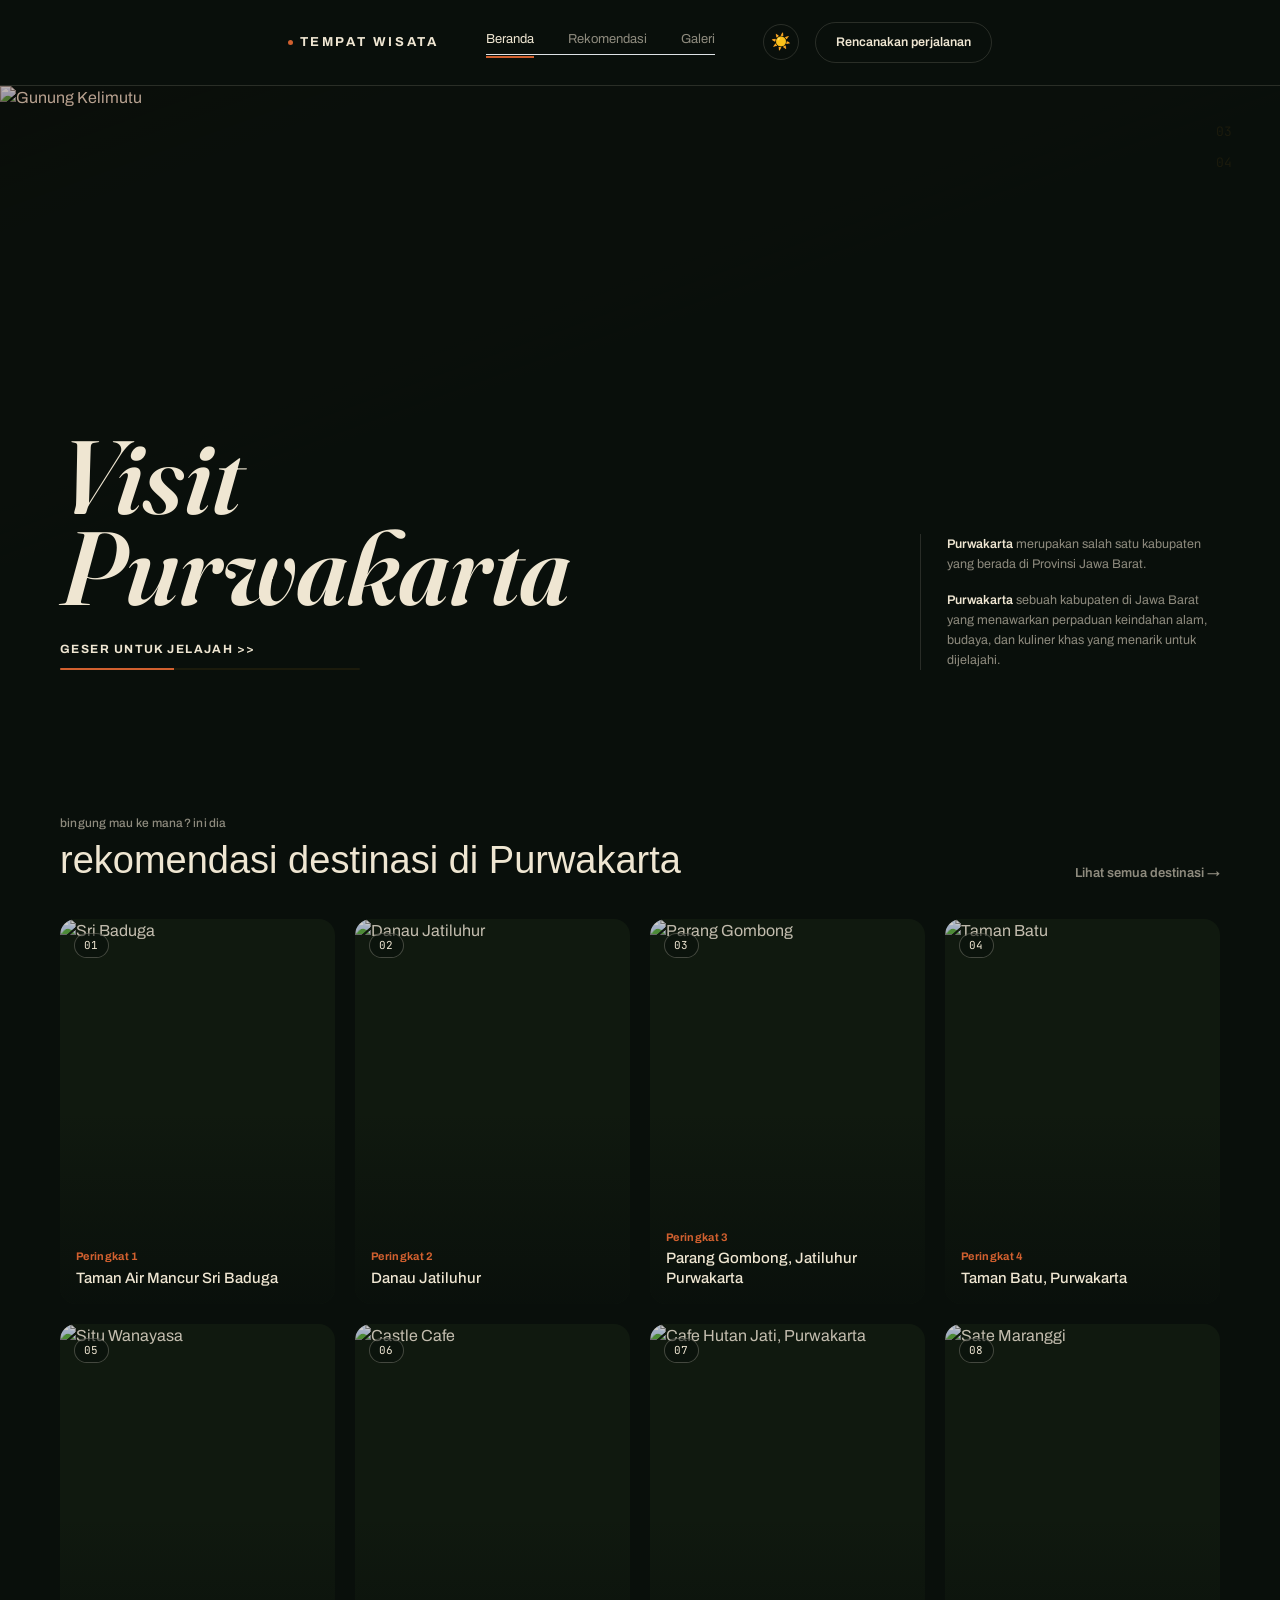
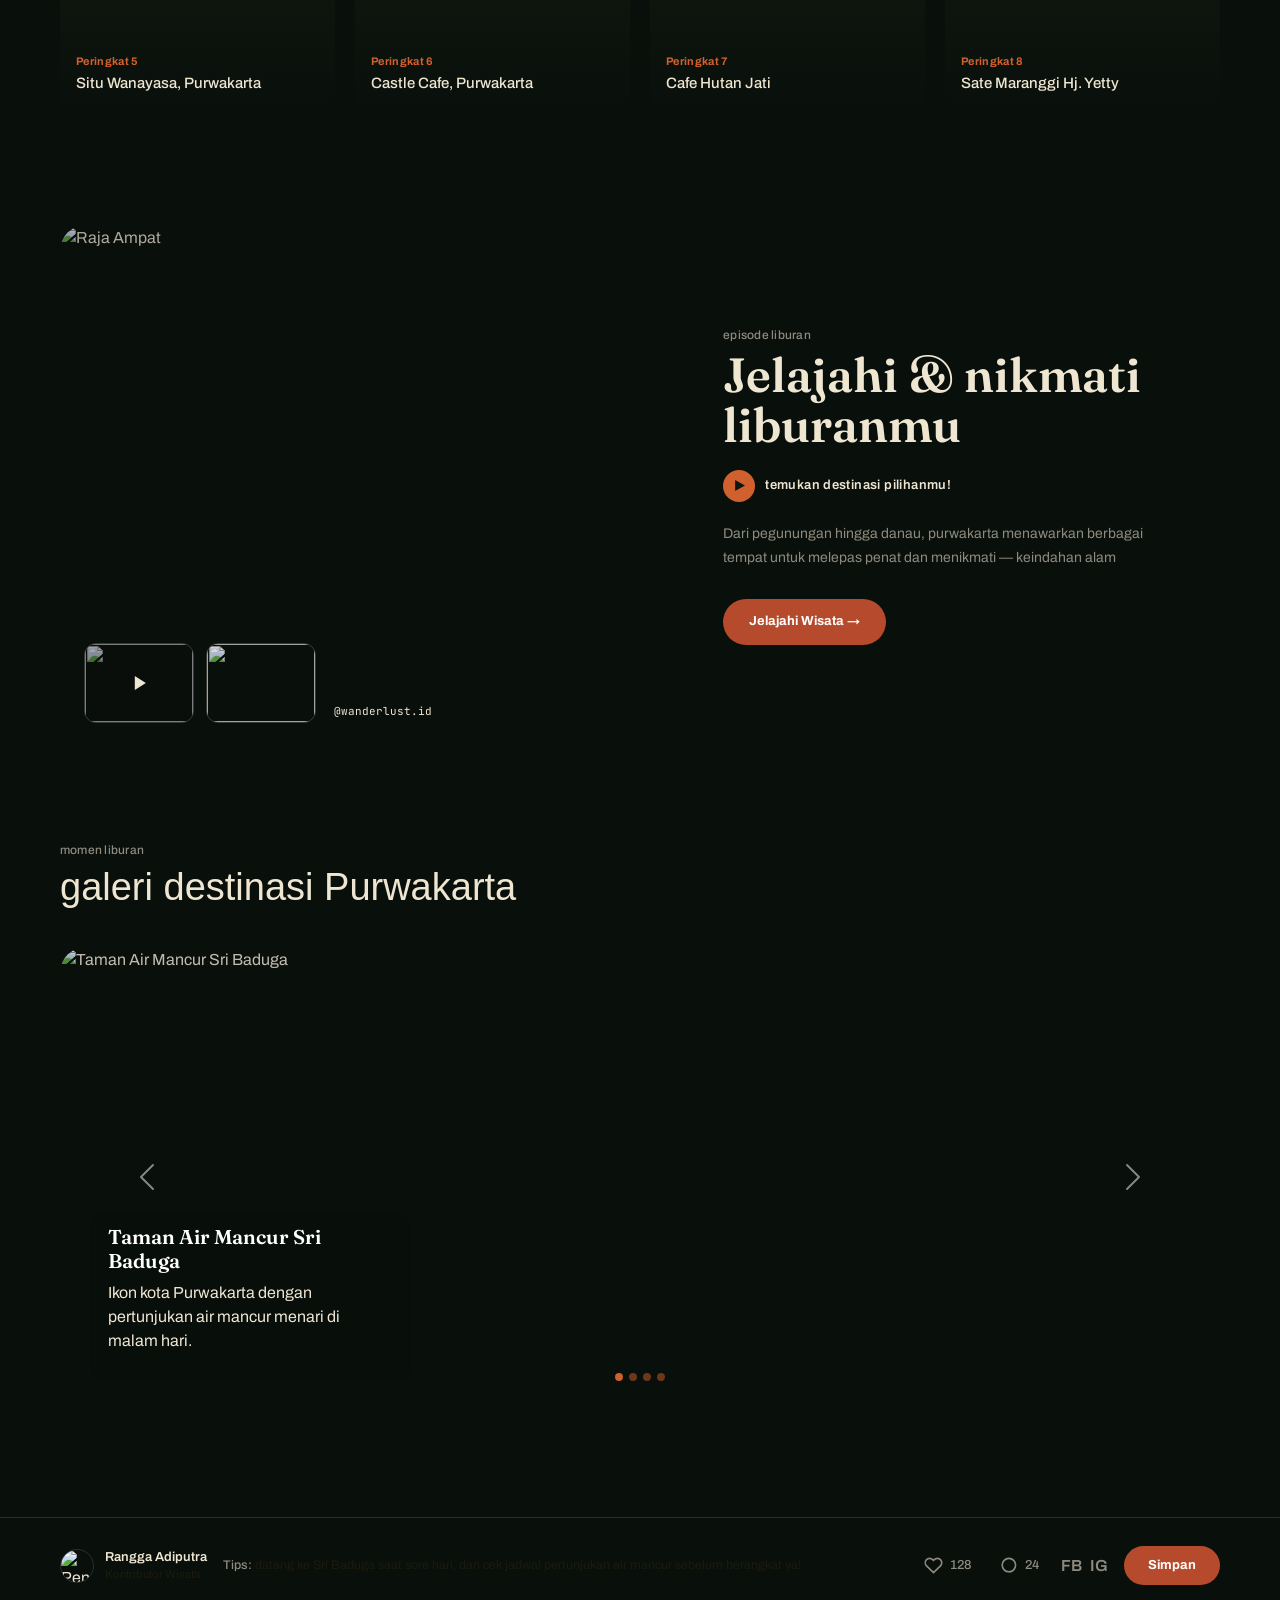
==== index.html @ 55da6e36 "Rename htmluas.html to index.html" ====
<!DOCTYPE html>
<html lang="id">
<head>
<meta charset="UTF-8">
<meta name="viewport" content="width=device-width, initial-scale=1.0">
<title>Kunjungi Purwakarta — Travel With Us!</title>
<link rel="preconnect" href="https://fonts.googleapis.com">
<link rel="preconnect" href="https://fonts.gstatic.com" crossorigin>
<link href="https://fonts.googleapis.com/css2?family=Fraunces:ital,opsz,wght@0,9..144,300;0,9..144,600;1,9..144,500;1,9..144,600&family=Archivo:wght@400;500;600;700&family=JetBrains+Mono:wght@400;500&display=swap" rel="stylesheet">
<link href="https://cdn.jsdelivr.net/npm/bootstrap@5.3.3/dist/css/bootstrap.min.css" rel="stylesheet">
<link rel="stylesheet" href="cssuas.css">
</head>
<body>

<header class="nav">
  <div class="nav-inner">
    <div class="nav-brand"><span class="dot"></span>TEMPAT WISATA</div>

    <button class="navbar-toggler" type="button" data-bs-toggle="collapse" data-bs-target="#navTabsCollapse" aria-controls="navTabsCollapse" aria-expanded="false" aria-label="Toggle navigation">
      <span class="navbar-toggler-icon"></span>
    </button>

    <nav class="nav-tabs collapse" id="navTabsCollapse">
      <a href="#beranda" class="tab active">Beranda</a>
      <a href="#rekomendasi-wisata" class="tab">Rekomendasi</a>
      <a href="#galeri-wisata" class="tab">Galeri</a>
    </nav>

    <div style="margin-left: auto; display: flex; align-items: center; gap: 16px;">
      <button id="themeToggle" class="btn btn-outline-secondary d-flex align-items-center justify-content-center" style="border-radius: 50%; width: 36px; height: 36px; border-color: var(--line); color: var(--sand); background: transparent; padding:0; transition: 0.3s;" title="Ganti Tema">☀️</button>
      <button class="nav-cta" data-bs-toggle="modal" data-bs-target="#bookingModal">Rencanakan perjalanan</button>
    </div>
  </div>
</header>

<section class="hero" id="beranda">
  <img class="hero-img" src="https://i.pinimg.com/736x/60/9f/8d/609f8d29d24141d94cbfe3db04c7c24f.jpg" alt="Gunung Kelimutu">
  <div class="hero-counter">
    <span>03</span>
    <span>04</span>
  </div>
  <div class="hero-inner">
    <div class="hero-copy">
      <h1 class="hero-title">Visit<br>Purwakarta</h1>
      <div class="hero-swipe">
        <span>GESER UNTUK JELAJAH &gt;&gt;</span>
        <div class="hero-progress"><i></i></div>
      </div>
    </div>
    <div class="hero-captions">
      <p><b>Purwakarta</b> merupakan salah satu kabupaten yang berada di Provinsi Jawa Barat.</p>
      <p><b>Purwakarta</b> sebuah kabupaten di Jawa Barat yang menawarkan perpaduan keindahan alam, budaya, dan kuliner khas yang menarik untuk dijelajahi.</p>
    </div>
  </div>
</section>

<section class="section" id="rekomendasi-wisata">
  <div class="section-head">
    <div>
      <p class="eyebrow">bingung mau ke mana? ini dia</p>
      <h2 class="section-title">rekomendasi destinasi di Purwakarta</h2>
    </div>
    <a href="javascript:void(0)" class="section-link">Lihat semua destinasi &rarr;</a>
  </div>

  <div class="rec-row">
    <div class="rec-card">
      <span class="rec-rank">01</span>
      <img src="https://i.pinimg.com/736x/ca/dd/c8/caddc85ec43dbcf4d7bd8b6eabeb9253.jpg" alt="Sri Baduga">
      <div class="rec-label">
        <span class="place">Peringkat 1</span>
        <span class="name"> Taman Air Mancur Sri Baduga </span>
      </div>
    </div>
    <div class="rec-card">
      <span class="rec-rank">02</span>
      <img src="https://i.pinimg.com/1200x/9b/ae/08/9bae082240e7f58f86cd1475be1f8720.jpg" alt="Danau Jatiluhur">
      <div class="rec-label">
        <span class="place">Peringkat 2</span>
        <span class="name"> Danau  Jatiluhur </span>
      </div>
    </div>
    <div class="rec-card">
      <span class="rec-rank">03</span>
      <img src="https://i.pinimg.com/736x/5a/5e/53/5a5e53dc8bf586956d5faa740fb3990c.jpg" alt="Parang Gombong">
      <div class="rec-label">
        <span class="place">Peringkat 3</span>
        <span class="name">Parang Gombong, Jatiluhur Purwakarta</span>
      </div>
    </div>
    <div class="rec-card">
      <span class="rec-rank">04</span>
      <img src="https://i.pinimg.com/1200x/ce/50/cc/ce50ccb34fca087d5dc133613f5b389a.jpg" alt="Taman Batu">
      <div class="rec-label">
        <span class="place">Peringkat 4</span>
        <span class="name"> Taman Batu, Purwakarta</span>
      </div>
    </div>
    <div class="rec-card">
      <span class="rec-rank">05</span>
      <img src="https://i.pinimg.com/1200x/88/a1/2c/88a12cb803745ec57d90f8e2642a96eb.jpg" alt="Situ Wanayasa">
      <div class="rec-label">
        <span class="place">Peringkat 5</span>
        <span class="name"> Situ Wanayasa, Purwakarta</span>
      </div>
    </div>
    <div class="rec-card">
      <span class="rec-rank">06</span>
      <img src="https://i.pinimg.com/736x/16/18/10/161810937da8a79a4a7ca13496c0f745.jpg" alt="Castle Cafe">
      <div class="rec-label">
        <span class="place">Peringkat 6</span>
        <span class="name"> Castle Cafe, Purwakarta</span>
      </div>
    </div>
    <div class="rec-card">
      <span class="rec-rank">07</span>
      <img src="https://i.pinimg.com/1200x/c8/06/60/c806600731196744d3df7440c797ac5b.jpg" alt="Cafe Hutan Jati, Purwakarta">
      <div class="rec-label">
        <span class="place">Peringkat 7</span>
        <span class="name"> Cafe Hutan Jati </span>
      </div>
    </div>
    <div class="rec-card">
      <span class="rec-rank">08</span>
      <img src="https://i.pinimg.com/736x/f3/6d/92/f36d92985043e7d394711de4417f6e88.jpg" alt="Sate Maranggi">
      <div class="rec-label">
        <span class="place">Peringkat 8</span>
        <span class="name"> Sate Maranggi Hj. Yetty</span>
      </div>
    </div>
  </div>
</section>

<section class="promo">
  <div class="promo-media">
    <img src="https://picsum.photos/seed/raja-ampat-flag-desktop/1200/1000" alt="Raja Ampat">
    <div class="promo-strip">
      <div class="promo-thumb playable">
        <img src="https://picsum.photos/seed/raja-ampat-jump-desktop/300/220" alt="">
      </div>
      <div class="promo-thumb">
        <img src="https://picsum.photos/seed/raja-ampat-dock-desktop/300/220" alt="">
      </div>
      <span class="promo-handle">@wanderlust.id</span>
    </div>
  </div>
  <div class="promo-body">
    <p class="eyebrow">episode liburan</p>
    <h2 class="promo-title">Jelajahi &amp; nikmati liburanmu</h2>
    <div class="promo-play">
      <span class="dot"><svg viewBox="0 0 10 10" fill="var(--void)"><polygon points="1,0 10,5 1,10"/></svg></span>
      temukan destinasi pilihanmu!
    </div>
    <p class="promo-text">Dari pegunungan hingga danau, purwakarta menawarkan berbagai tempat untuk melepas penat dan menikmati — keindahan alam </p>
    <a href="#rekomendasi-wisata" class="promo-cta"> Jelajahi Wisata &rarr;</a>
  </div>
</section>

<section class="gallery" id="galeri-wisata">
  <div class="section-head">
    <div>
      <p class="eyebrow">momen liburan</p>
      <h2 class="section-title">galeri destinasi Purwakarta</h2>
    </div>
  </div>

  <div id="galleryCarousel" class="carousel slide" data-bs-ride="carousel">
    <div class="carousel-indicators">
      <button type="button" data-bs-target="#galleryCarousel" data-bs-slide-to="0" class="active" aria-current="true" aria-label="Slide 1"></button>
      <button type="button" data-bs-target="#galleryCarousel" data-bs-slide-to="1" aria-label="Slide 2"></button>
      <button type="button" data-bs-target="#galleryCarousel" data-bs-slide-to="2" aria-label="Slide 3"></button>
      <button type="button" data-bs-target="#galleryCarousel" data-bs-slide-to="3" aria-label="Slide 4"></button>
    </div>
    <div class="carousel-inner">
      <div class="carousel-item active">
        <img src="https://i.pinimg.com/736x/ca/dd/c8/caddc85ec43dbcf4d7bd8b6eabeb9253.jpg" alt="Taman Air Mancur Sri Baduga">
        <div class="carousel-caption">
          <h5>Taman Air Mancur Sri Baduga</h5>
          <p>Ikon kota Purwakarta dengan pertunjukan air mancur menari di malam hari.</p>
        </div>
      </div>
      <div class="carousel-item">
        <img src="https://i.pinimg.com/1200x/9b/ae/08/9bae082240e7f58f86cd1475be1f8720.jpg" alt="Danau Jatiluhur">
        <div class="carousel-caption">
          <h5>Danau Jatiluhur</h5>
          <p>Bentangan danau buatan terbesar di Indonesia, cocok untuk wisata air.</p>
        </div>
      </div>
      <div class="carousel-item">
        <img src="https://i.pinimg.com/736x/5a/5e/53/5a5e53dc8bf586956d5faa740fb3990c.jpg" alt="Parang Gombong">
        <div class="carousel-caption">
          <h5>Parang Gombong</h5>
          <p>Spot tebing dan hamparan hijau di kawasan Jatiluhur.</p>
        </div>
      </div>
      <div class="carousel-item">
        <img src="https://i.pinimg.com/1200x/88/a1/2c/88a12cb803745ec57d90f8e2642a96eb.jpg" alt="Situ Wanayasa">
        <div class="carousel-caption">
          <h5>Situ Wanayasa</h5>
          <p>Situ tenang dikelilingi perbukitan, favorit untuk healing santai.</p>
        </div>
      </div>
    </div>
    <button class="carousel-control-prev" type="button" data-bs-target="#galleryCarousel" data-bs-slide="prev">
      <span class="carousel-control-prev-icon" aria-hidden="true"></span>
      <span class="visually-hidden">Sebelumnya</span>
    </button>
    <button class="carousel-control-next" type="button" data-bs-target="#galleryCarousel" data-bs-slide="next">
      <span class="carousel-control-next-icon" aria-hidden="true"></span>
      <span class="visually-hidden">Berikutnya</span>
    </button>
  </div>
</section>

<footer class="foot">
  <div class="foot-inner d-flex flex-wrap align-items-center gap-3">
    <div class="foot-author">
      <img class="foot-avatar" src="https://i.pravatar.cc/68?img=32" alt="Penulis">
      <div>
        <span class="foot-name">Rangga Adiputra</span>
        <span class="foot-role">Kontributor Wisata</span>
      </div>
    </div>

    <p class="foot-comment mb-0">
      <b>Tips:</b> datang ke Sri Baduga saat sore hari, dan cek jadwal pertunjukan air mancur sebelum berangkat ya!
    </p>

    <div class="engage ms-md-auto d-flex align-items-center gap-3 flex-wrap">
      <button type="button" class="engage-item">
        <svg viewBox="0 0 24 24" fill="none" stroke="currentColor" stroke-width="2"><path d="M20.8 4.6a5.5 5.5 0 0 0-7.8 0L12 5.6l-1-1a5.5 5.5 0 0 0-7.8 7.8l1 1L12 21l7.8-7.6 1-1a5.5 5.5 0 0 0 0-7.8z"/></svg>
        128
      </button>
      <button type="button" class="engage-item">
        <svg viewBox="0 0 24 24" fill="none" stroke="currentColor" stroke-width="2"><path d="M21 11.5a8.38 8.38 0 0 1-8.5 8.5A8.5 8.5 0 1 1 21 11.5z"/></svg>
        24
      </button>
      
      <div class="foot-social d-flex align-items-center gap-2">
        <a href="https://www.facebook.com/login/" target="_blank" rel="noopener noreferrer" aria-label="Login ke Facebook">FB</a>
        <a href="https://www.instagram.com/accounts/login/" target="_blank" rel="noopener noreferrer" aria-label="Login ke Instagram">IG</a>
      </div>
      
      <button type="button" class="save-btn" onclick="this.innerHTML='Tersimpan ✔'; this.style.backgroundColor='var(--moss)'; this.style.pointerEvents='none';">Simpan</button>
    </div>
  </div>
</footer>

<div class="modal fade" id="bookingModal" tabindex="-1" aria-labelledby="bookingModalLabel" aria-hidden="true">
  <div class="modal-dialog modal-dialog-centered">
    <div class="modal-content">
      <div class="modal-header">
        <h5 class="modal-title" id="bookingModalLabel">Rencanakan Perjalananmu</h5>
        <button type="button" class="btn-close" data-bs-dismiss="modal" aria-label="Tutup"></button>
      </div>
      <form>
        <div class="modal-body">
          <div class="mb-3">
            <label for="bookingName" class="form-label">Nama Lengkap</label>
            <input type="text" class="form-control" id="bookingName" placeholder="Nama kamu" required>
          </div>
          <div class="mb-3">
            <label for="bookingEmail" class="form-label">Email</label>
            <input type="email" class="form-control" id="bookingEmail" placeholder="nama@email.com" required>
          </div>
          <div class="row">
            <div class="col-md-6 mb-3">
              <label for="bookingDate" class="form-label">Tanggal Kunjungan</label>
              <input type="date" class="form-control" id="bookingDate" required>
            </div>
            
            <div class="col-md-6 mb-3">
              <label for="bookingDest" class="form-label">Destinasi</label>
              <select class="form-select" id="bookingDest">
                <option value="0">Pilih Destinasi...</option>
                <option value="20000">Sri Baduga (Rp 20.000)</option>
                <option value="15000">Danau Jatiluhur (Rp 15.000)</option>
                <option value="10000">Parang Gombong (Rp 10.000)</option>
                <option value="15000">Situ Wanayasa (Rp 15.000)</option>
                <option value="25000">Castle Cafe (Rp 25.000)</option>
              </select>
            </div>
          </div>
          
          <div class="mb-3">
            <label for="bookingCount" class="form-label">Jumlah Pengunjung</label>
            <input type="number" class="form-control" id="bookingCount" min="1" value="1" required>
          </div>
          
          <div class="mb-3 p-3 rounded" style="background: var(--void); border: 1px solid var(--line);">
            <span class="form-label d-block mb-1" style="font-size: 12px;">Estimasi Total Biaya Tiket:</span>
            <h4 id="totalCostDisplay" style="color: var(--ember-bright); margin: 0; font-weight: 700; font-family: 'JetBrains Mono', monospace;">Rp 0</h4>
          </div>

          <div class="mb-1">
            <label for="bookingNote" class="form-label">Catatan (opsional)</label>
            <textarea class="form-control" id="bookingNote" rows="2" placeholder="Permintaan khusus, dll."></textarea>
          </div>
        </div>
        <div class="modal-footer">
          <button type="button" class="btn btn-outline-secondary" data-bs-dismiss="modal">Batal</button>
          <button type="button" class="btn-ember" data-bs-dismiss="modal">Kirim Rencana</button>
        </div>
      </form>
    </div>
  </div>
</div>

<script src="https://cdn.jsdelivr.net/npm/bootstrap@5.3.3/dist/js/bootstrap.bundle.min.js"></script>

<script>

  const themeToggle = document.getElementById('themeToggle');
  const body = document.body;

  themeToggle.addEventListener('click', () => {
    body.classList.toggle('light-mode');
    if (body.classList.contains('light-mode')) {
      themeToggle.innerHTML = '🌙'; 
    } else {
      themeToggle.innerHTML = '☀️'; 
    }
  });

  const bookingDest = document.getElementById('bookingDest');
  const bookingCount = document.getElementById('bookingCount');
  const totalCostDisplay = document.getElementById('totalCostDisplay');

  function calculateCost() {
    const price = parseInt(bookingDest.value) || 0;
    const count = parseInt(bookingCount.value) || 1;
    const total = price * count;
    totalCostDisplay.innerHTML = 'Rp ' + total.toLocaleString('id-ID');
  }

  bookingDest.addEventListener('change', calculateCost);
  bookingCount.addEventListener('input', calculateCost);

  const navTabs = document.querySelectorAll('.nav-tabs .tab');
  navTabs.forEach(tab => {
    tab.addEventListener('click', function() {
      navTabs.forEach(t => t.classList.remove('active'));
      this.classList.add('active');
    });
  });
</script>
</body>
</html>
---- cssuas.css ----
html {
  scroll-behavior: smooth;
}

:root {
  --void: #0e1712;
  --void-deep: #090f0b;
  --ember: #b54a2c;
  --ember-bright: #d1602f;
  --sand: #efe6d2;
  --sand-dim: rgba(239, 230, 210, 0.58);
  --sand-faint: rgba(77, 58, 17, 0.28);
  --moss: #5c6e4f;
  --line: rgba(239, 230, 210, 0.14);
  --radius-lg: 26px;
  --radius-md: 16px;
  --container: 1240px;
}

* {
  box-sizing: border-box;
}

body {
  margin: 0;
  background: var(--void-deep);
  color: var(--sand);
  font-family: "Archivo", sans-serif;
  transition:
    background 0.3s ease,
    color 0.3s ease;
}

a {
  color: inherit;
}

.nav {
  background: var(--void-deep);
  border-bottom: 1px solid var(--line);
  position: sticky;
  top: 0;
  z-index: 50;
  transition:
    background 0.3s ease,
    border-color 0.3s ease;
}
.nav-inner {
  max-width: var(--container);
  margin: 0 auto;
  padding: 22px 40px;
  display: flex;
  align-items: center;
  gap: 48px;
}
.nav-brand {
  font-weight: 700;
  font-size: 13px;
  letter-spacing: 0.2em;
  display: flex;
  align-items: center;
  gap: 7px;
  white-space: nowrap;
}
.nav-brand .dot {
  width: 5px;
  height: 5px;
  border-radius: 50%;
  background: var(--ember-bright);
}
.nav-tabs {
  display: flex;
  gap: 34px;
  font-size: 13px;
  color: var(--sand-dim);
}
.nav-tabs .tab {
  text-decoration: none;
  padding-bottom: 4px;
  position: relative;
  transition: color 0.2s ease;
}
.nav-tabs .tab:hover {
  color: var(--sand);
}
.nav-tabs .tab.active {
  color: var(--sand);
}
.nav-tabs .tab.active::after {
  content: "";
  position: absolute;
  left: 0;
  right: 0;
  bottom: -4px;
  height: 2px;
  background: var(--ember-bright);
}
.nav-cta {
  background: transparent;
  border: 1px solid var(--line);
  color: var(--sand);
  padding: 10px 20px;
  border-radius: 30px;
  font-family: "Archivo", sans-serif;
  font-size: 12.5px;
  font-weight: 600;
  cursor: pointer;
  transition:
    border-color 0.2s ease,
    background 0.2s ease,
    transform 0.1s ease;
  white-space: nowrap;
}
.nav-cta:hover {
  background: var(--ember);
  border-color: var(--ember);
  color: #fff;
}

.hero {
  position: relative;
  height: 640px;
  overflow: hidden;
}
.hero-img {
  position: absolute;
  inset: 0;
  width: 100%;
  height: 100%;
  object-fit: cover;
  filter: saturate(0.82) contrast(1.05) brightness(0.72);
}
.hero::before {
  content: "";
  position: absolute;
  inset: 0;
  background:
    linear-gradient(
      180deg,
      rgba(9, 15, 11, 0.35) 0%,
      rgba(9, 15, 11, 0.05) 32%,
      rgba(9, 15, 11, 0.55) 70%,
      rgba(9, 15, 11, 0.95) 100%
    ),
    linear-gradient(90deg, rgba(9, 15, 11, 0.55) 0%, transparent 42%);
}
.hero::after {
  content: "";
  position: absolute;
  inset: 0;
  background: linear-gradient(160deg, rgba(181, 74, 44, 0.18), transparent 45%);
  mix-blend-mode: overlay;
}

.hero-counter {
  position: absolute;
  right: 48px;
  top: 36px;
  z-index: 2;
  font-family: "JetBrains Mono", monospace;
  font-size: 13px;
  color: var(--sand-faint);
  text-align: right;
  display: flex;
  flex-direction: column;
  gap: 12px;
}
.hero-counter .now {
  color: var(--sand);
  font-weight: 500;
  font-size: 15px;
  position: relative;
}
.hero-counter .now::after {
  content: "";
  position: absolute;
  left: -26px;
  top: 50%;
  width: 18px;
  height: 1px;
  background: var(--ember-bright);
}

.hero-inner {
  position: relative;
  z-index: 2;
  max-width: var(--container);
  margin: 0 auto;
  height: 100%;
  padding: 0 40px 56px;
  display: flex;
  align-items: flex-end;
  justify-content: space-between;
  gap: 60px;
}

.hero-eyebrow {
  display: block;
  font-size: 13px;
  font-weight: 500;
  letter-spacing: 0.34em;
  text-transform: uppercase;
  color: var(--sand-dim);
  margin-bottom: 10px;
}
.hero-title {
  font-family: "Fraunces", serif;
  font-style: italic;
  font-weight: 600;
  font-size: 104px;
  line-height: 0.88;
  margin: 0 0 26px;
}
.hero-swipe {
  max-width: 300px;
}
.hero-swipe span {
  display: block;
  font-size: 12px;
  font-weight: 700;
  letter-spacing: 0.12em;
  color: var(--sand);
  margin-bottom: 10px;
}
.hero-progress {
  height: 2px;
  background: var(--sand-faint);
  border-radius: 2px;
  overflow: hidden;
}
.hero-progress i {
  display: block;
  width: 38%;
  height: 100%;
  background: var(--ember-bright);
}

.hero-captions {
  display: flex;
  flex-direction: column;
  gap: 16px;
  max-width: 300px;
  flex-shrink: 0;
  border-left: 1px solid var(--line);
  padding-left: 26px;
}
.hero-captions p {
  margin: 0;
  font-size: 12.5px;
  line-height: 1.6;
  color: var(--sand-dim);
  font-weight: 400;
}
.hero-captions p b {
  color: var(--sand);
  font-weight: 600;
}

.section {
  max-width: var(--container);
  margin: 0 auto;
  padding: 88px 40px 20px;
}
.section-head {
  display: flex;
  align-items: flex-end;
  justify-content: space-between;
  margin-bottom: 36px;
}
.eyebrow {
  font-size: 12px;
  color: var(--sand-dim);
  font-weight: 500;
  letter-spacing: 0.02em;
  margin: 0 0 6px;
}
.section-title {
  font-family: "Segoe UI", Tahoma, Geneva, Verdana, sans-serif;
  font-weight: 500;
  font-size: 38px;
  color: var(--sand);
  margin: 0;
}
.section-link {
  font-size: 13px;
  font-weight: 600;
  color: var(--sand-dim);
  text-decoration: none;
  white-space: nowrap;
  transition: color 0.2s ease;
}
.section-link:hover {
  color: var(--ember-bright);
}

.rec-row {
  display: grid;
  grid-template-columns: repeat(4, 1fr);
  gap: 20px;
}
.rec-card {
  position: relative;
  border-radius: var(--radius-md);
  overflow: hidden;
  aspect-ratio: 3/4.2;
  background: #10190f;
}
.rec-card img {
  position: absolute;
  inset: 0;
  width: 100%;
  height: 100%;
  object-fit: cover;
  filter: saturate(0.85) contrast(1.05) brightness(0.8);
  transition: transform 0.6s ease;
}
.rec-card:hover img {
  transform: scale(1.06);
}
.rec-card::after {
  content: "";
  position: absolute;
  inset: 0;
  background: linear-gradient(
    180deg,
    transparent 50%,
    rgba(9, 15, 11, 0.92) 100%
  );
}
.rec-rank {
  position: absolute;
  top: 14px;
  left: 14px;
  z-index: 2;
  font-family: "JetBrains Mono", monospace;
  font-size: 11px;
  color: #efe6d2;
  background: rgba(9, 15, 11, 0.55);
  border: 1px solid rgba(239, 230, 210, 0.25);
  padding: 3px 9px;
  border-radius: 20px;
  letter-spacing: 0.03em;
}
.rec-label {
  position: absolute;
  left: 16px;
  right: 16px;
  bottom: 16px;
  z-index: 2;
}
.rec-label .place {
  display: block;
  font-size: 11px;
  font-weight: 700;
  color: var(--ember-bright);
  letter-spacing: 0.03em;
  margin-bottom: 4px;
}
.rec-label .name {
  display: block;
  font-size: 15px;
  line-height: 1.3;
  color: #efe6d2;
  font-weight: 500;
}

.promo {
  max-width: var(--container);
  margin: 96px auto 0;
  padding: 0 40px;
  display: grid;
  grid-template-columns: 1.1fr 0.9fr;
  gap: 56px;
  align-items: center;
}
.promo-media {
  position: relative;
  border-radius: var(--radius-lg);
  overflow: hidden;
  height: 520px;
}
.promo-media img {
  width: 100%;
  height: 100%;
  object-fit: cover;
  filter: saturate(0.8) contrast(1.05) brightness(0.72);
}
.promo-media::before {
  content: "";
  position: absolute;
  inset: 0;
  background: linear-gradient(0deg, rgba(9, 15, 11, 0.75) 0%, transparent 40%);
}
.promo-strip {
  position: absolute;
  left: 24px;
  right: 24px;
  bottom: 22px;
  z-index: 2;
  display: flex;
  align-items: flex-end;
  gap: 12px;
}
.promo-thumb {
  position: relative;
  width: 110px;
  height: 80px;
  border-radius: 12px;
  overflow: hidden;
  flex-shrink: 0;
  border: 1px solid rgba(239, 230, 210, 0.2);
}
.promo-thumb img {
  width: 100%;
  height: 100%;
  object-fit: cover;
  filter: saturate(0.85) brightness(0.85);
}
.promo-thumb.playable::after {
  content: "";
  position: absolute;
  inset: 0;
  background: rgba(9, 15, 11, 0.25);
}
.promo-thumb.playable::before {
  content: "";
  position: absolute;
  top: 50%;
  left: 50%;
  width: 0;
  height: 0;
  border-top: 7px solid transparent;
  border-bottom: 7px solid transparent;
  border-left: 11px solid #efe6d2;
  transform: translate(-38%, -50%);
  z-index: 2;
}
.promo-handle {
  font-family: "JetBrains Mono", monospace;
  font-size: 11px;
  color: #efe6d2;
  align-self: flex-end;
  margin-bottom: 4px;
  margin-left: 6px;
}

.promo-body {
  padding-right: 20px;
}
.promo-title {
  font-family: "Fraunces", serif;
  font-weight: 600;
  font-size: 48px;
  line-height: 1.04;
  color: var(--sand);
  margin: 4px 0 20px;
}
.promo-play {
  display: inline-flex;
  align-items: center;
  gap: 10px;
  font-size: 13px;
  font-weight: 600;
  letter-spacing: 0.03em;
  color: var(--sand);
  margin-bottom: 20px;
}
.promo-play .dot {
  width: 32px;
  height: 32px;
  border-radius: 50%;
  background: var(--ember-bright);
  display: flex;
  align-items: center;
  justify-content: center;
  flex-shrink: 0;
}
.promo-play .dot svg {
  width: 11px;
  height: 11px;
}
.promo-text {
  font-size: 14px;
  line-height: 1.7;
  color: var(--sand-dim);
  max-width: 460px;
  margin: 0 0 30px;
}
.promo-cta {
  background: var(--ember);
  color: #fff;
  border: none;
  padding: 13px 26px;
  border-radius: 30px;
  font-family: "Archivo", sans-serif;
  font-weight: 700;
  font-size: 13px;
  cursor: pointer;
  transition:
    background 0.2s ease,
    transform 0.1s ease;
  text-decoration: none;
  display: inline-block;
}
.promo-cta:hover {
  background: var(--ember-bright);
  color: #fff;
}

.foot {
  margin-top: 110px;
  border-top: 1px solid var(--line);
  transition: border-color 0.3s ease;
}
.foot-inner {
  max-width: var(--container);
  margin: 0 auto;
  padding: 28px 40px;
  display: flex;
  align-items: center;
  gap: 40px;
}
.foot-author {
  display: flex;
  align-items: center;
  gap: 11px;
  flex-shrink: 0;
}
.foot-avatar {
  width: 34px;
  height: 34px;
  border-radius: 50%;
  object-fit: cover;
  border: 1px solid var(--line);
}
.foot-author div {
  display: flex;
  flex-direction: column;
  line-height: 1.35;
}
.foot-name {
  font-size: 13px;
  color: var(--sand);
  font-weight: 600;
}
.foot-role {
  font-size: 11.5px;
  color: var(--sand-faint);
}
.foot-comment {
  font-size: 12.5px;
  color: var(--sand-faint);
  line-height: 1.5;
  flex: 1;
}
.foot-comment b {
  color: var(--sand-dim);
  font-weight: 500;
}
.foot-comment a {
  color: var(--ember-bright);
  text-decoration: none;
  font-weight: 500;
}

.engage {
  display: flex;
  align-items: center;
  gap: 22px;
  flex-shrink: 0;
}
.engage-item {
  display: flex;
  align-items: center;
  gap: 7px;
  color: var(--sand-dim);
  font-size: 13px;
  font-weight: 500;
  cursor: pointer;
  background: transparent;
  border: none;
}
.engage-item svg {
  width: 19px;
  height: 19px;
}
.foot-social a {
  color: var(--sand-dim);
  transition: color 0.2s ease;
  text-decoration: none;
  font-weight: 600;
}
.foot-social a:hover {
  color: var(--ember-bright);
}
.save-btn {
  background: var(--ember);
  color: #fff;
  border: none;
  padding: 10px 24px;
  border-radius: 20px;
  font-family: "Archivo", sans-serif;
  font-weight: 700;
  font-size: 13px;
  cursor: pointer;
  transition:
    background 0.2s ease,
    transform 0.1s ease;
}
.save-btn:hover {
  background: var(--ember-bright);
}

@media (max-width: 1100px) {
  .hero-title {
    font-size: 78px;
  }
  .promo {
    grid-template-columns: 1fr;
  }
  .promo-media {
    height: 400px;
  }
  .rec-row {
    grid-template-columns: repeat(2, 1fr);
  }
}

.navbar-toggler {
  display: none;
  background: transparent;
  border: 1px solid var(--line);
  border-radius: 8px;
  padding: 6px 9px;
}
.navbar-toggler:focus {
  box-shadow: none;
  outline: none;
}
.navbar-toggler-icon {
  display: block;
  width: 20px;
  height: 2px;
  background: var(--sand);
  position: relative;
}
.navbar-toggler-icon::before,
.navbar-toggler-icon::after {
  content: "";
  position: absolute;
  left: 0;
  width: 20px;
  height: 2px;
  background: var(--sand);
}
.navbar-toggler-icon::before {
  top: -6px;
}
.navbar-toggler-icon::after {
  top: 6px;
}

@media (min-width: 768px) {
  .nav-tabs.collapse {
    display: flex !important;
  }
}
@media (max-width: 767px) {
  .navbar-toggler {
    display: inline-flex;
    align-items: center;
    justify-content: center;
  }
  .nav-tabs.collapse:not(.show) {
    display: none;
  }
  .nav-tabs.collapse.show {
    display: flex;
    flex-direction: column;
    gap: 16px;
    position: absolute;
    left: 0;
    right: 0;
    top: 100%;
    background: var(--void-deep);
    border-bottom: 1px solid var(--line);
    padding: 20px 40px 26px;
  }
}

.modal-content {
  background: var(--void);
  color: var(--sand);
  border: 1px solid var(--line);
  border-radius: var(--radius-md);
  transition:
    background 0.3s ease,
    border-color 0.3s ease;
}
.modal-header,
.modal-footer {
  border-color: var(--line);
  transition: border-color 0.3s ease;
}
.modal-title {
  font-family: "Fraunces", serif;
  font-weight: 600;
}
.btn-close {
  filter: invert(1) grayscale(1) brightness(1.8);
  transition: filter 0.3s ease;
}
.modal .form-label {
  font-size: 13px;
  color: var(--sand-dim);
}
.modal .form-control,
.modal .form-select {
  background: var(--void-deep);
  color: var(--sand);
  border: 1px solid var(--line);
  transition:
    background 0.3s ease,
    border-color 0.3s ease;
}
.modal .form-control:focus,
.modal .form-select:focus {
  background: var(--void-deep);
  color: var(--sand);
  border-color: var(--ember-bright);
  box-shadow: 0 0 0 0.2rem rgba(209, 96, 47, 0.25);
}
.btn-ember {
  background: var(--ember);
  color: #fff;
  border: none;
  border-radius: 30px;
  font-weight: 700;
  font-size: 13px;
  padding: 10px 22px;
  transition:
    background 0.2s ease,
    transform 0.1s ease;
}
.btn-ember:hover {
  background: var(--ember-bright);
}

.gallery {
  max-width: var(--container);
  margin: 96px auto 0;
  padding: 0 40px;
}
.gallery .carousel-item {
  height: 460px;
  border-radius: var(--radius-lg);
  overflow: hidden;
}
.gallery .carousel-item img {
  width: 100%;
  height: 100%;
  object-fit: cover;
  filter: saturate(0.85) contrast(1.05) brightness(0.8);
}
.gallery .carousel-caption {
  text-align: left;
  left: 30px;
  right: auto;
  bottom: 26px;
  background: rgba(9, 15, 11, 0.55);
  backdrop-filter: blur(2px);
  border-radius: var(--radius-md);
  padding: 12px 18px;
  max-width: 320px;
}
.gallery .carousel-caption h5 {
  font-family: "Fraunces", serif;
  font-weight: 600;
  color: #fff;
}
.gallery .carousel-caption p {
  color: #efe6d2;
}
.gallery .carousel-indicators [data-bs-target] {
  background-color: var(--ember-bright);
  width: 8px;
  height: 8px;
  border-radius: 50%;
}

@media (max-width: 767px) {
  .hero {
    height: 520px;
  }
  .hero-inner {
    flex-direction: column;
    align-items: flex-start;
    gap: 28px;
  }
  .hero-captions {
    border-left: none;
    padding-left: 0;
    flex-direction: row;
    overflow-x: auto;
  }
  .hero-title {
    font-size: 56px;
  }
  .foot-inner {
    flex-wrap: wrap;
  }
  .gallery .carousel-item {
    height: 320px;
  }
}

.nav-cta:active,
.promo-cta:active,
.save-btn:active,
.btn-ember:active {
  transform: scale(0.95);
}

body.light-mode {
  --void: #f2f5f3;
  --void-deep: #ffffff;
  --sand: #090f0b;
  --sand-dim: #4a5c51;
  --sand-faint: #7a8f82;
  --line: #d1d9d4;
}
body.light-mode .btn-close {
  filter: invert(0) grayscale(0) brightness(0);
}

body.light-mode .hero-title,
body.light-mode .hero-eyebrow,
body.light-mode .hero-swipe span,
body.light-mode .hero-captions p,
body.light-mode .hero-captions p b,
body.light-mode .hero-counter,
body.light-mode .hero-counter .now,
body.light-mode .rec-card .name,
body.light-mode .rec-card .rec-rank {
  color: #efe6d2 !important;
}
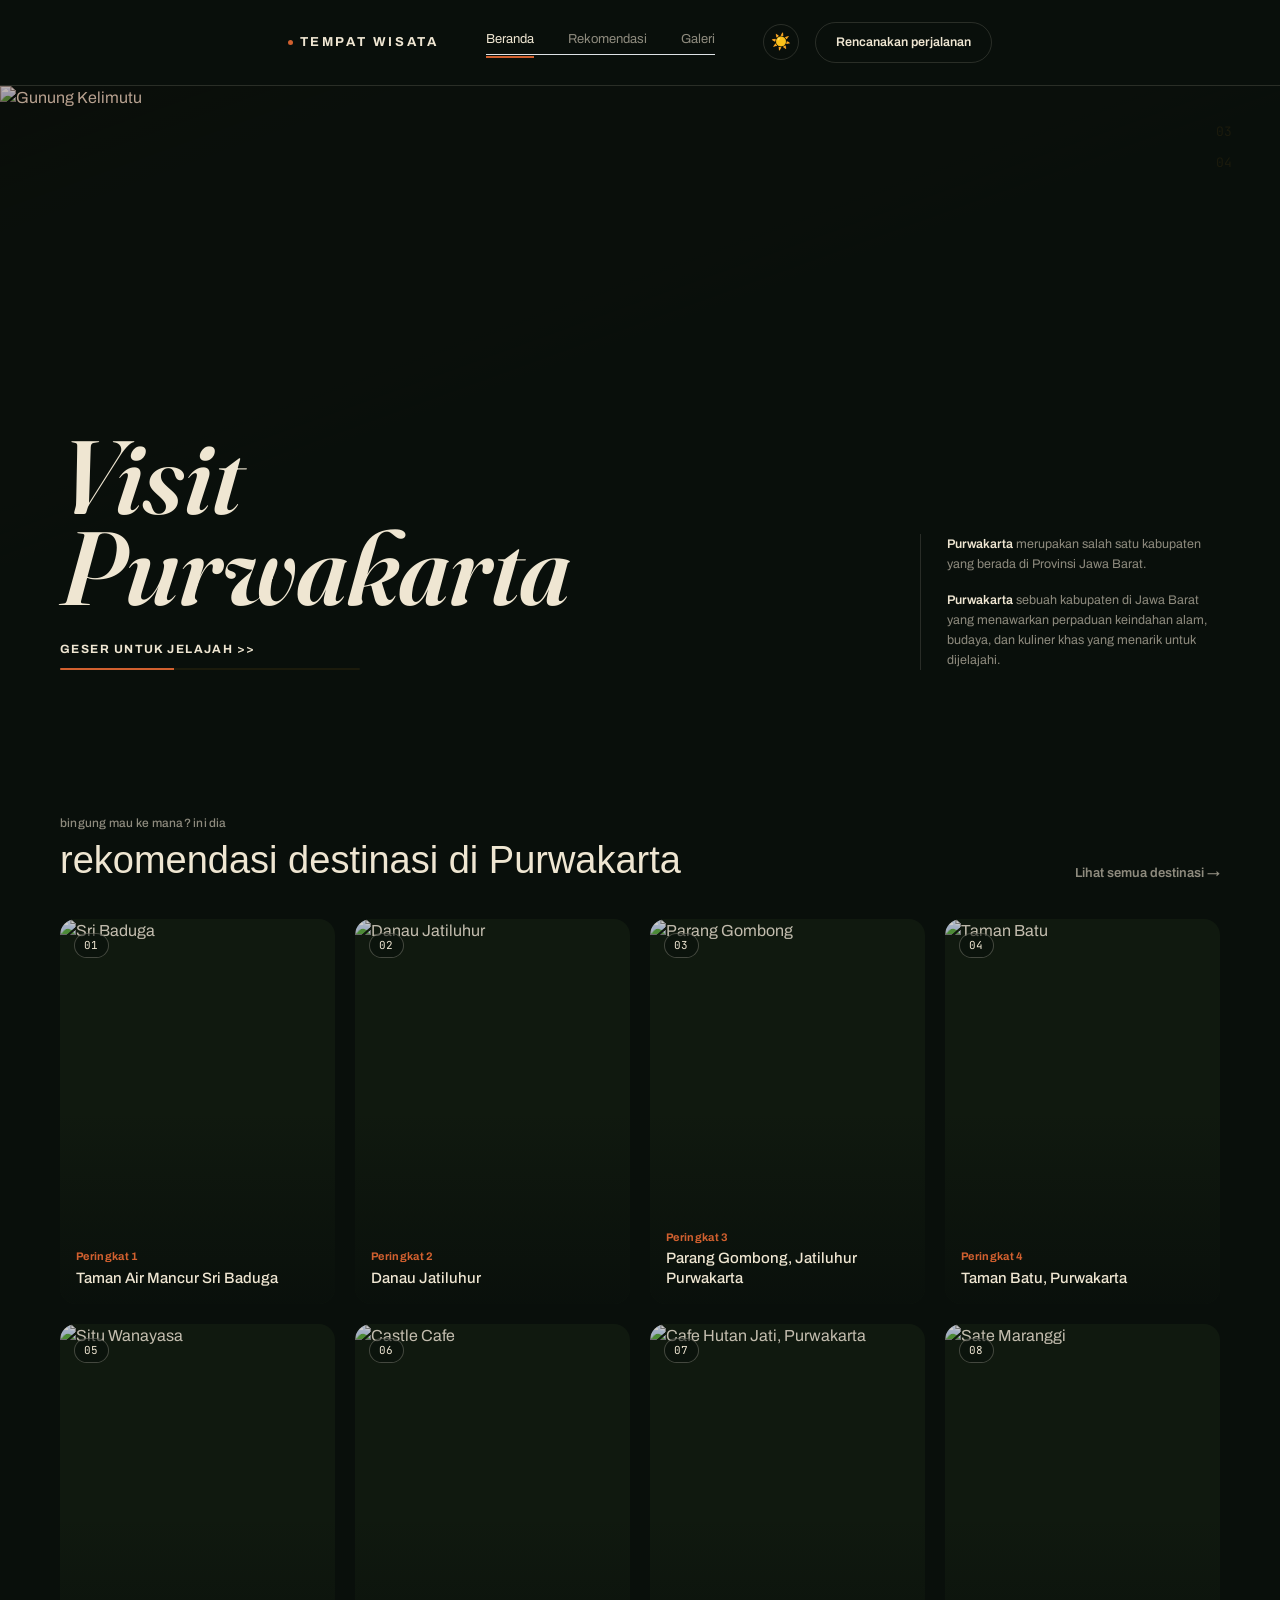
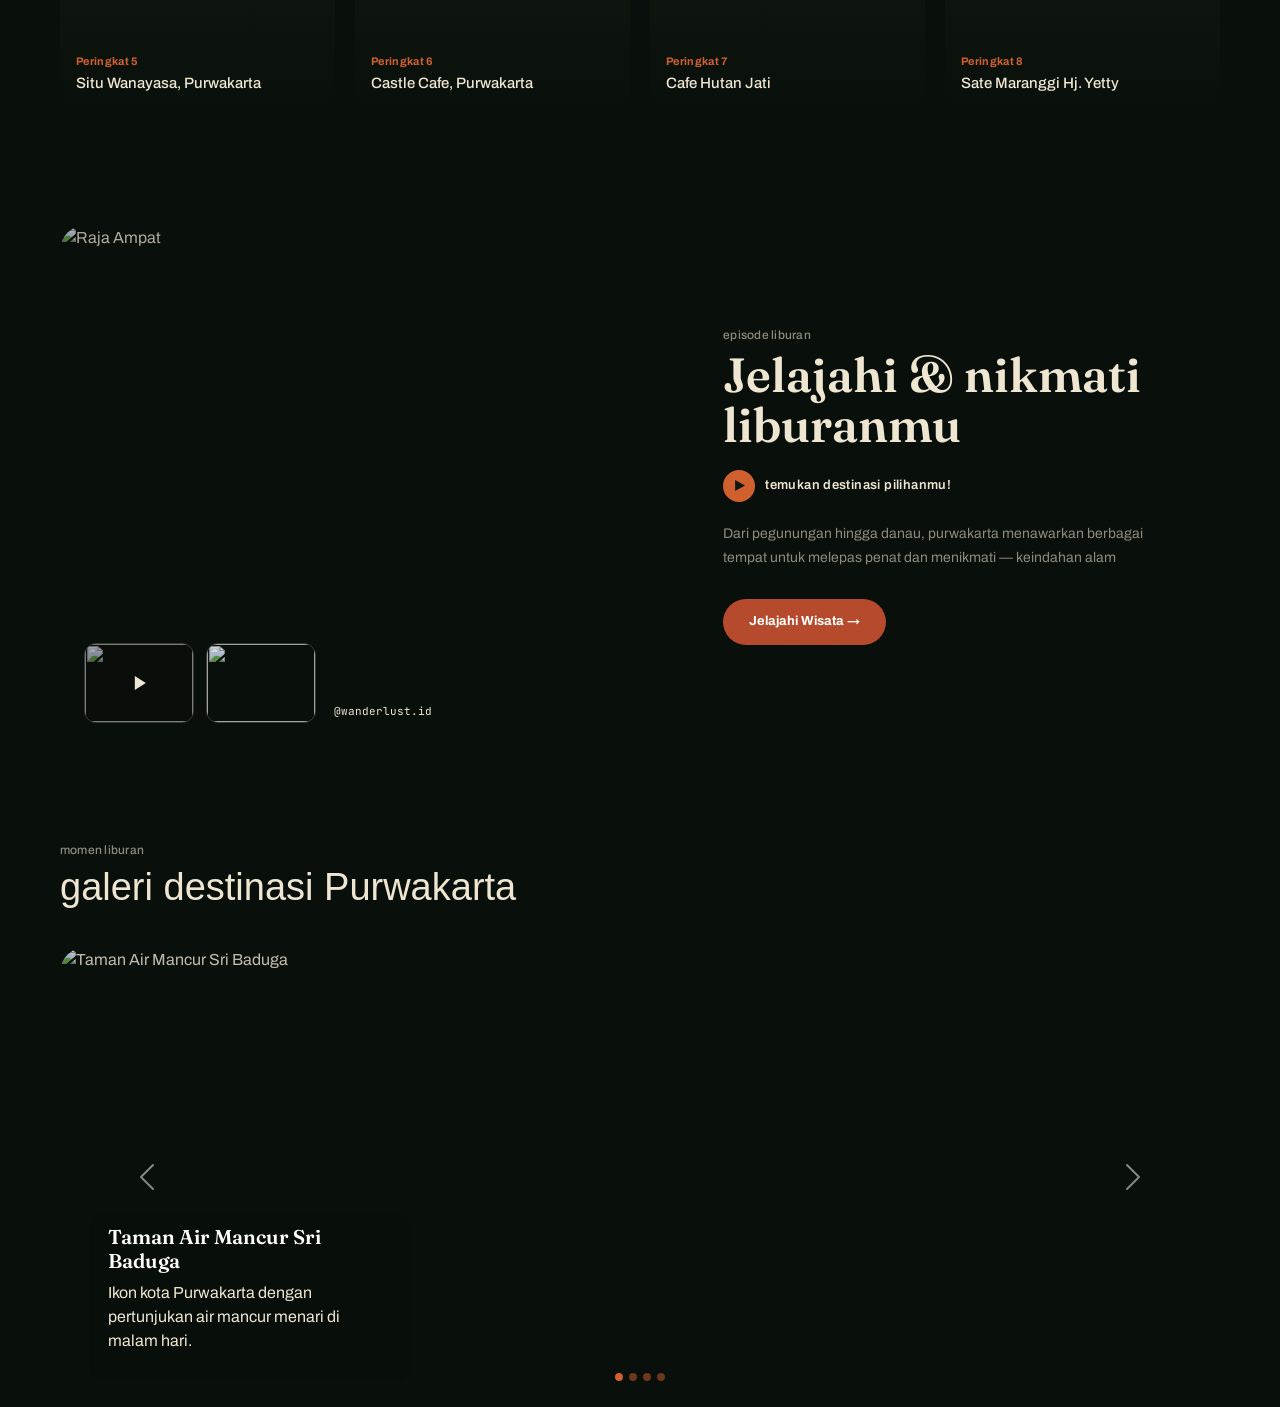
==== commit 8d855f6f: "Update" ====
--- a/index.html
+++ b/index.html
@@ -211,41 +211,6 @@
     </button>
   </div>
 </section>
-
-<footer class="foot">
-  <div class="foot-inner d-flex flex-wrap align-items-center gap-3">
-    <div class="foot-author">
-      <img class="foot-avatar" src="https://i.pravatar.cc/68?img=32" alt="Penulis">
-      <div>
-        <span class="foot-name">Rangga Adiputra</span>
-        <span class="foot-role">Kontributor Wisata</span>
-      </div>
-    </div>
-
-    <p class="foot-comment mb-0">
-      <b>Tips:</b> datang ke Sri Baduga saat sore hari, dan cek jadwal pertunjukan air mancur sebelum berangkat ya!
-    </p>
-
-    <div class="engage ms-md-auto d-flex align-items-center gap-3 flex-wrap">
-      <button type="button" class="engage-item">
-        <svg viewBox="0 0 24 24" fill="none" stroke="currentColor" stroke-width="2"><path d="M20.8 4.6a5.5 5.5 0 0 0-7.8 0L12 5.6l-1-1a5.5 5.5 0 0 0-7.8 7.8l1 1L12 21l7.8-7.6 1-1a5.5 5.5 0 0 0 0-7.8z"/></svg>
-        128
-      </button>
-      <button type="button" class="engage-item">
-        <svg viewBox="0 0 24 24" fill="none" stroke="currentColor" stroke-width="2"><path d="M21 11.5a8.38 8.38 0 0 1-8.5 8.5A8.5 8.5 0 1 1 21 11.5z"/></svg>
-        24
-      </button>
-      
-      <div class="foot-social d-flex align-items-center gap-2">
-        <a href="https://www.facebook.com/login/" target="_blank" rel="noopener noreferrer" aria-label="Login ke Facebook">FB</a>
-        <a href="https://www.instagram.com/accounts/login/" target="_blank" rel="noopener noreferrer" aria-label="Login ke Instagram">IG</a>
-      </div>
-      
-      <button type="button" class="save-btn" onclick="this.innerHTML='Tersimpan ✔'; this.style.backgroundColor='var(--moss)'; this.style.pointerEvents='none';">Simpan</button>
-    </div>
-  </div>
-</footer>
-
 <div class="modal fade" id="bookingModal" tabindex="-1" aria-labelledby="bookingModalLabel" aria-hidden="true">
   <div class="modal-dialog modal-dialog-centered">
     <div class="modal-content">
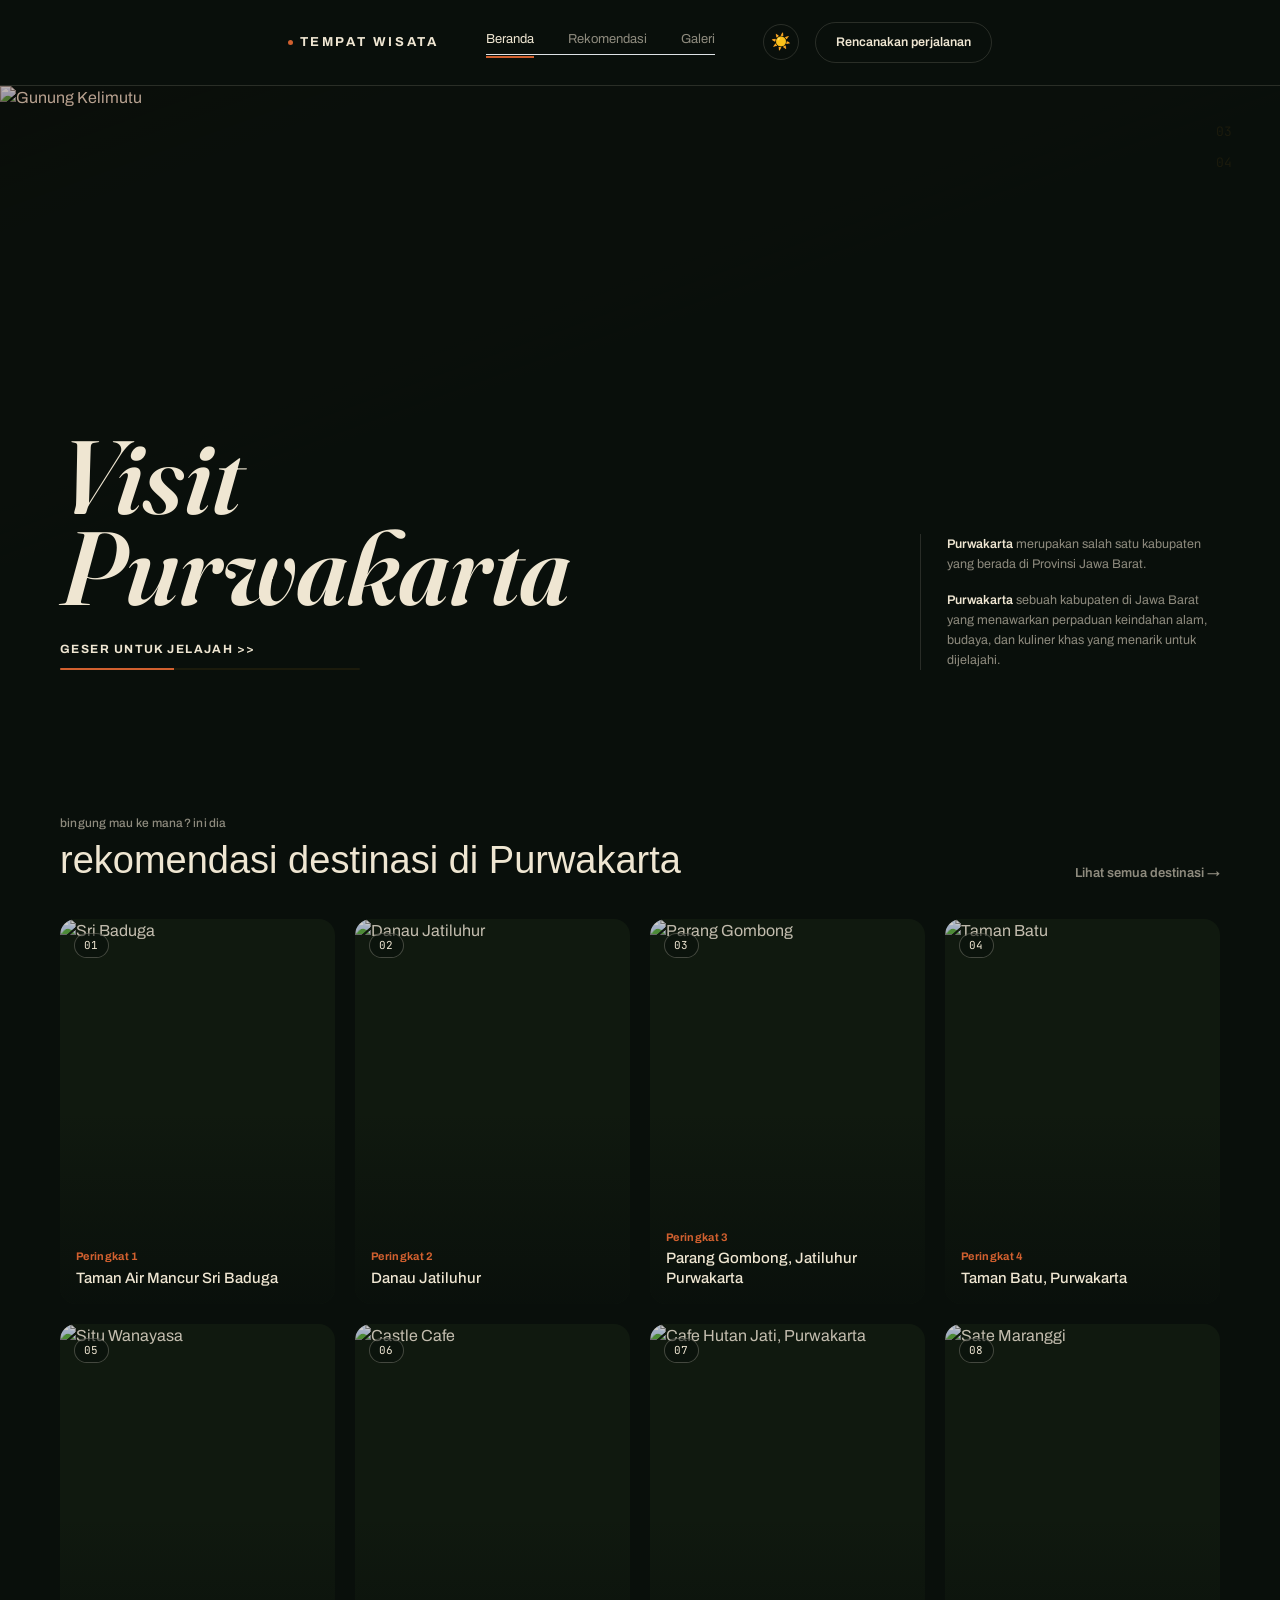
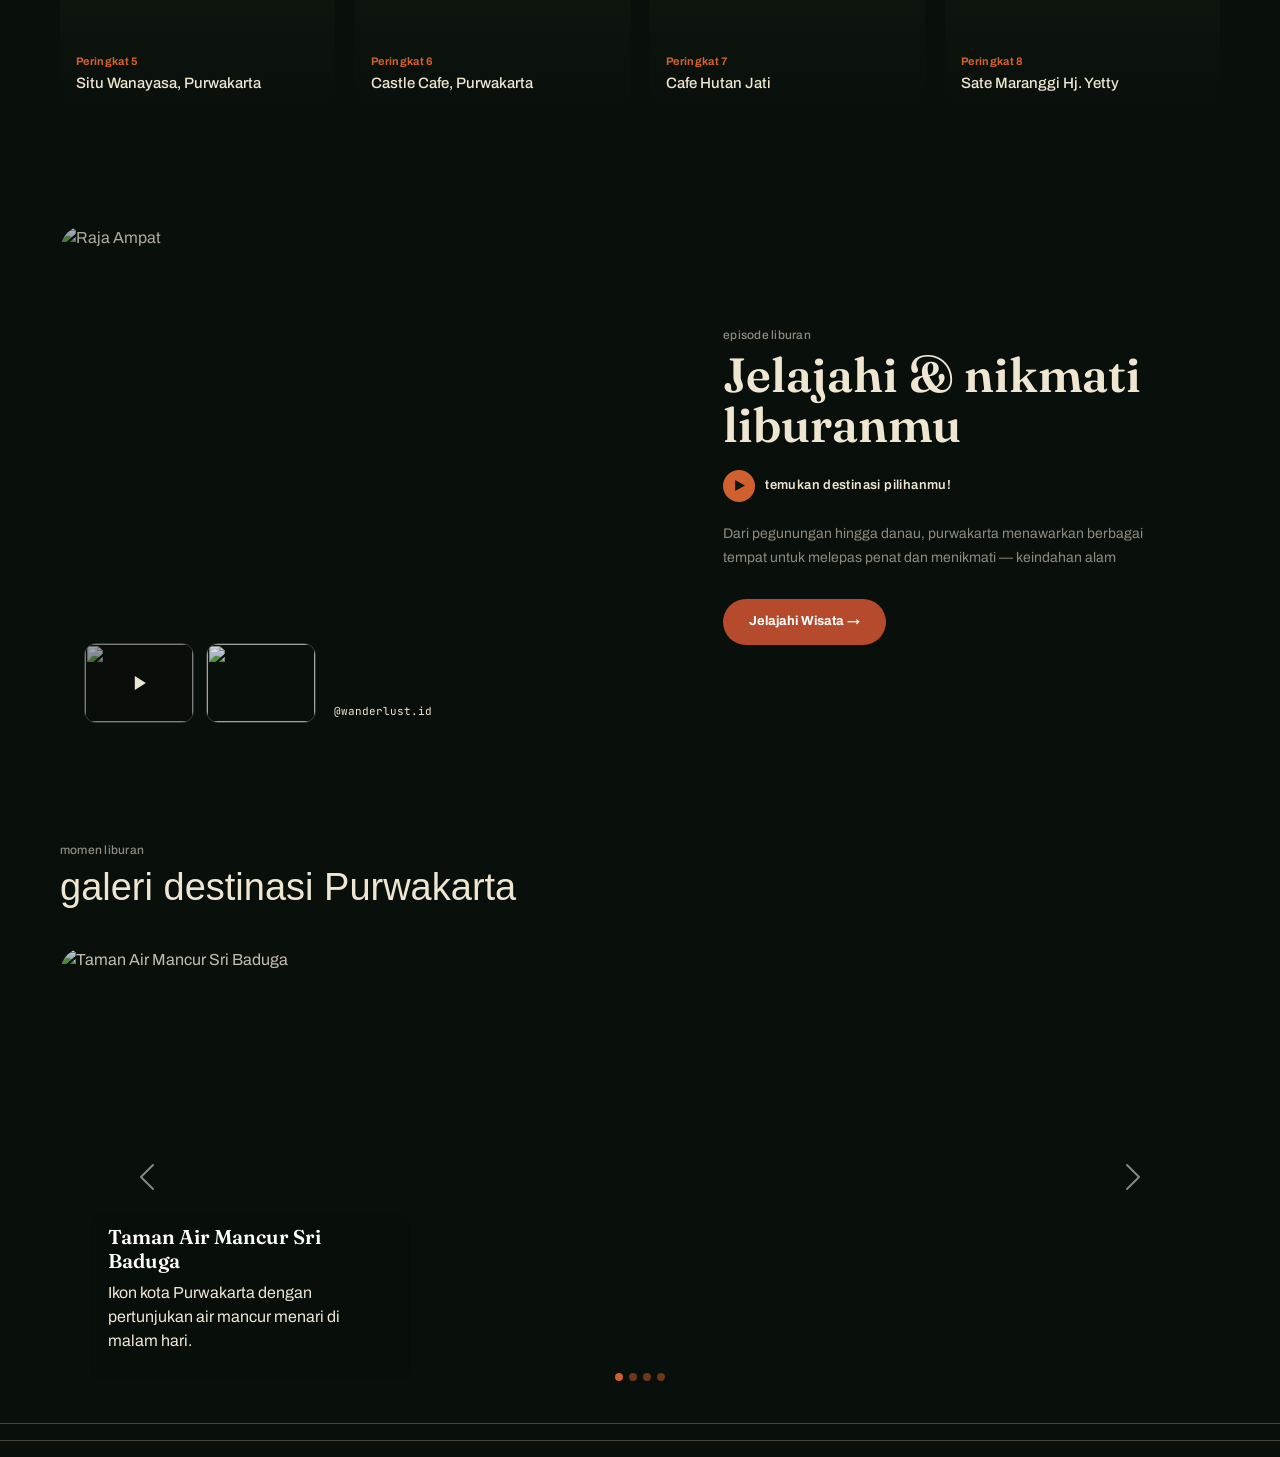
==== commit a868cf0a: "Update" ====
--- a/index.html
+++ b/index.html
@@ -211,6 +211,10 @@
     </button>
   </div>
 </section>
+<footer >
+  <hr>
+  <hr>  
+</footer>
 <div class="modal fade" id="bookingModal" tabindex="-1" aria-labelledby="bookingModalLabel" aria-hidden="true">
   <div class="modal-dialog modal-dialog-centered">
     <div class="modal-content">
